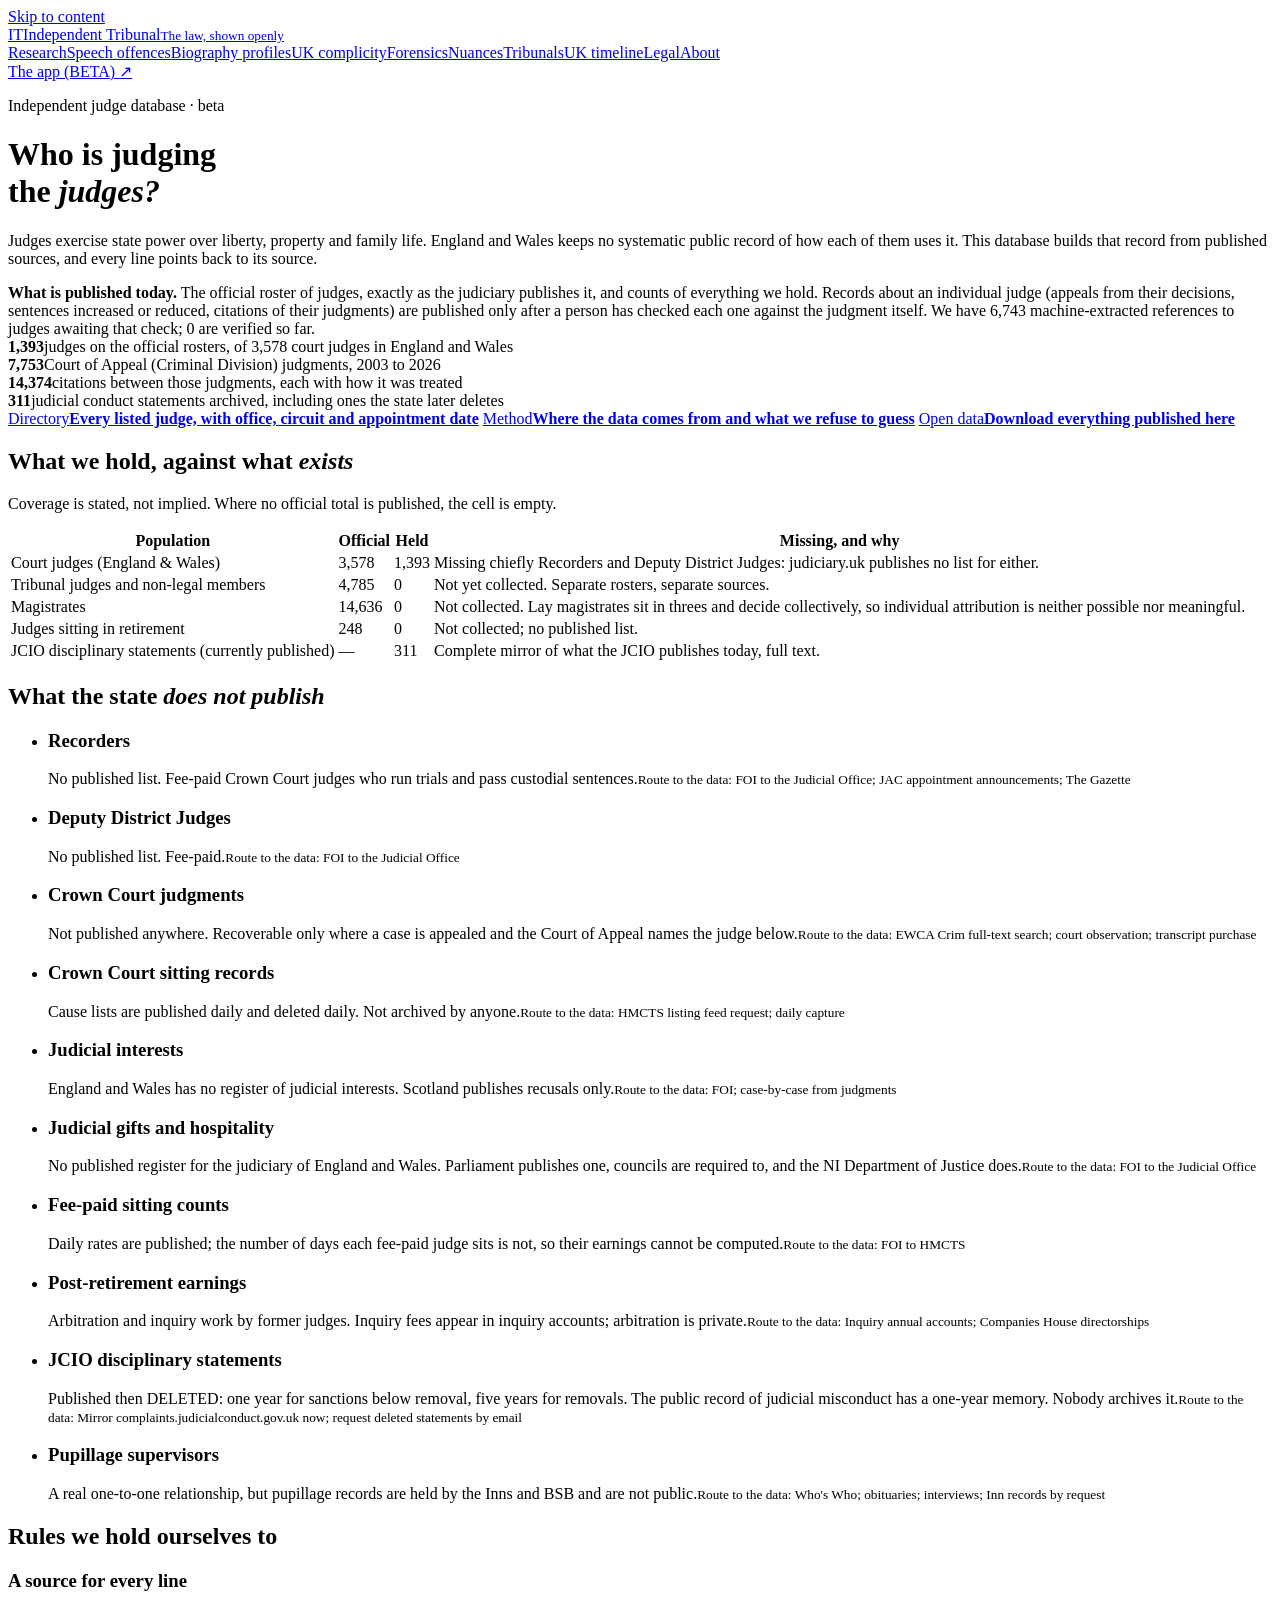
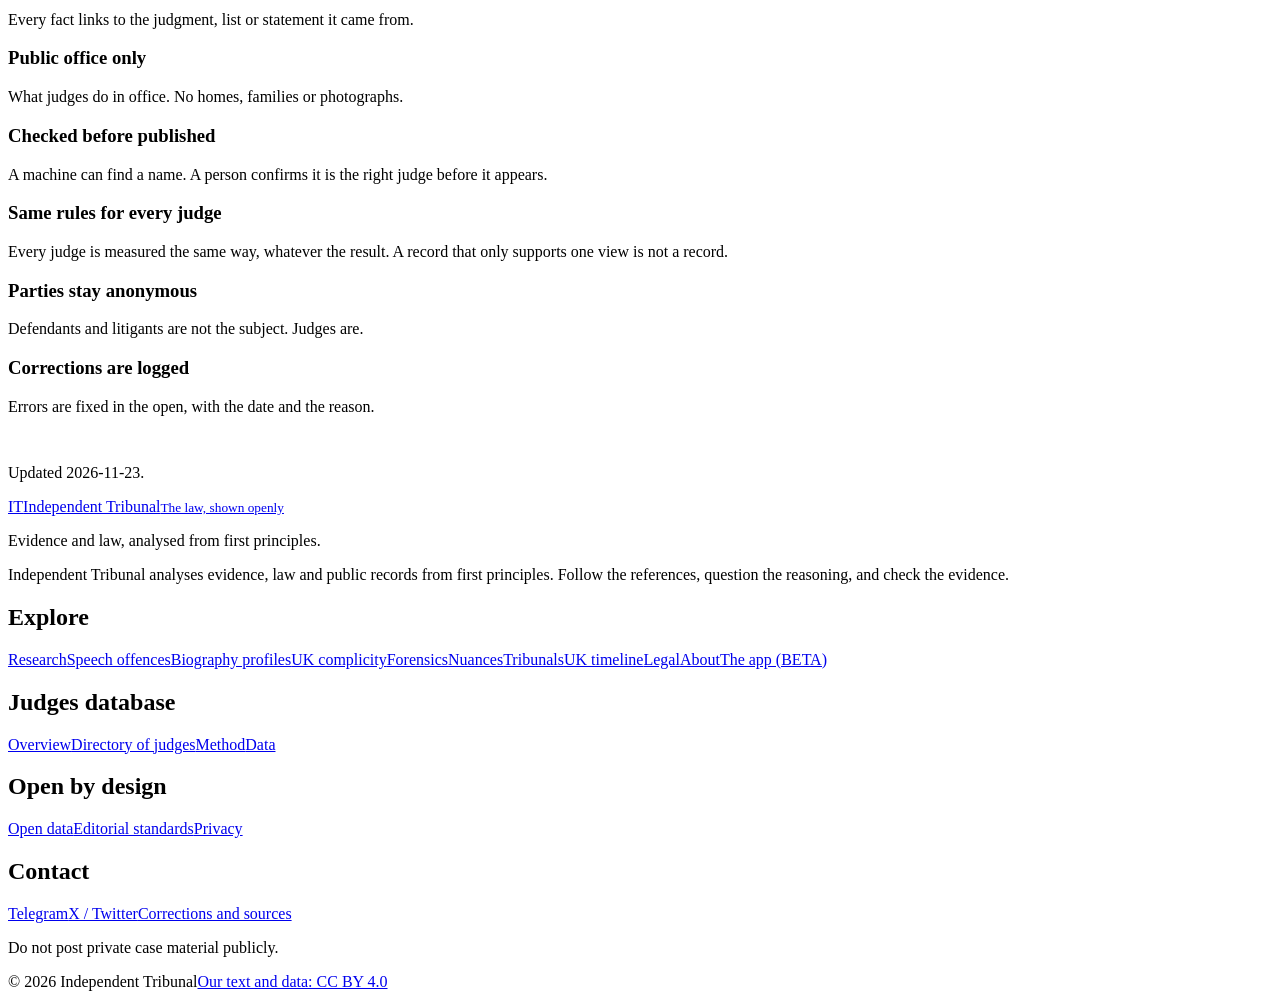
==== index.html @ 7ac9acd5 "Judges database: first public build Co-Authored-By: Claude Opus 5.5 <noreply@anthropic.com>" ====
<!doctype html>
<html lang="en-GB">
<head>
<meta charset="utf-8">
<meta name="viewport" content="width=device-width, initial-scale=1">
<title>Judges database · Independent Tribunal</title>
<meta name="description" content="An independent, sourced record of the judiciary of England and Wales.">
<link rel="canonical" href="https://independenttribunal.org/judges/">
<link rel="icon" href="/favicon.svg" type="image/svg+xml">
<link rel="stylesheet" href="/site-shell.css">
<link rel="stylesheet" href="/judges/judges.css">
</head>
<body>
<div class="global-header-surface" data-site-header><a class="global-skip" href="#main-content">Skip to content</a><header class="global-header"><a class="global-brand" href="/" aria-label="Independent Tribunal home"><span class="global-seal" aria-hidden="true">IT</span><span>Independent Tribunal<small>The law, shown openly</small></span></a><nav aria-label="Primary"><a href="/research/">Research</a><a href="/speech-offences/">Speech offences</a><a href="/people/">Biography profiles</a><a href="/uk-complicity/">UK complicity</a><a href="/forensics/">Forensics</a><a href="/nuances/">Nuances</a><a href="/independent-tribunals/">Tribunals</a><a href="/uk-timeline/">UK timeline</a><a href="/legal/">Legal</a><a href="/about">About</a></nav><a class="global-app" href="https://app.independenttribunal.org/">The app (BETA) <span aria-hidden="true">↗</span></a></header></div>
<main id="main-content">

<p class="overline">Independent judge database · beta</p>
<h1>Who is judging<br>the <em>judges?</em></h1>
<p class="lede">Judges exercise state power over liberty, property and family life. England and Wales
keeps no systematic public record of how each of them uses it. This database builds that record from
published sources, and every line points back to its source.</p>

<div class="notice"><strong>What is published today.</strong> The official roster of judges, exactly as
the judiciary publishes it, and counts of everything we hold. Records about an individual judge
(appeals from their decisions, sentences increased or reduced, citations of their judgments) are
published only after a person has checked each one against the judgment itself. We have
6,743 machine-extracted references to judges awaiting that check; 0 are verified so far.</div>

<div class="stats">
  <div><b>1,393</b><span>judges on the official rosters, of 3,578 court judges in England and Wales</span></div>
  <div><b>7,753</b><span>Court of Appeal (Criminal Division) judgments, 2003 to 2026</span></div>
  <div><b>14,374</b><span>citations between those judgments, each with how it was treated</span></div>
  <div><b>311</b><span>judicial conduct statements archived, including ones the state later deletes</span></div>
</div>

<section class="cards" aria-label="Sections">
  <a href="directory/"><span>Directory</span><b>Every listed judge, with office, circuit and appointment date</b></a>
  <a href="method/"><span>Method</span><b>Where the data comes from and what we refuse to guess</b></a>
  <a href="data/"><span>Open data</span><b>Download everything published here</b></a>
</section>

<section class="grid2">
  <div><h2>What we hold, against what <em>exists</em></h2>
  <p>Coverage is stated, not implied. Where no official total is published, the cell is empty.</p></div>
  <div class="wrap"><table>
    <thead><tr><th>Population</th><th>Official</th><th>Held</th><th>Missing, and why</th></tr></thead>
    <tbody><tr><td>Court judges (England &amp; Wales)</td><td class=num>3,578</td><td class=num>1,393</td><td>Missing chiefly Recorders and Deputy District Judges: judiciary.uk publishes no list for either.</td></tr><tr><td>Tribunal judges and non-legal members</td><td class=num>4,785</td><td class=num>0</td><td>Not yet collected. Separate rosters, separate sources.</td></tr><tr><td>Magistrates</td><td class=num>14,636</td><td class=num>0</td><td>Not collected. Lay magistrates sit in threes and decide collectively, so individual attribution is neither possible nor meaningful.</td></tr><tr><td>Judges sitting in retirement</td><td class=num>248</td><td class=num>0</td><td>Not collected; no published list.</td></tr><tr><td>JCIO disciplinary statements (currently published)</td><td class=num>—</td><td class=num>311</td><td>Complete mirror of what the JCIO publishes today, full text.</td></tr></tbody></table></div>
</section>

<section>
  <h2>What the state <em>does not publish</em></h2>
  <ul class="gaps"><li><h3>Recorders</h3><p>No published list. Fee-paid Crown Court judges who run trials and pass custodial sentences.<small>Route to the data: FOI to the Judicial Office; JAC appointment announcements; The Gazette</small></p></li><li><h3>Deputy District Judges</h3><p>No published list. Fee-paid.<small>Route to the data: FOI to the Judicial Office</small></p></li><li><h3>Crown Court judgments</h3><p>Not published anywhere. Recoverable only where a case is appealed and the Court of Appeal names the judge below.<small>Route to the data: EWCA Crim full-text search; court observation; transcript purchase</small></p></li><li><h3>Crown Court sitting records</h3><p>Cause lists are published daily and deleted daily. Not archived by anyone.<small>Route to the data: HMCTS listing feed request; daily capture</small></p></li><li><h3>Judicial interests</h3><p>England and Wales has no register of judicial interests. Scotland publishes recusals only.<small>Route to the data: FOI; case-by-case from judgments</small></p></li><li><h3>Judicial gifts and hospitality</h3><p>No published register for the judiciary of England and Wales. Parliament publishes one, councils are required to, and the NI Department of Justice does.<small>Route to the data: FOI to the Judicial Office</small></p></li><li><h3>Fee-paid sitting counts</h3><p>Daily rates are published; the number of days each fee-paid judge sits is not, so their earnings cannot be computed.<small>Route to the data: FOI to HMCTS</small></p></li><li><h3>Post-retirement earnings</h3><p>Arbitration and inquiry work by former judges. Inquiry fees appear in inquiry accounts; arbitration is private.<small>Route to the data: Inquiry annual accounts; Companies House directorships</small></p></li><li><h3>JCIO disciplinary statements</h3><p>Published then DELETED: one year for sanctions below removal, five years for removals. The public record of judicial misconduct has a one-year memory. Nobody archives it.<small>Route to the data: Mirror complaints.judicialconduct.gov.uk now; request deleted statements by email</small></p></li><li><h3>Pupillage supervisors</h3><p>A real one-to-one relationship, but pupillage records are held by the Inns and BSB and are not public.<small>Route to the data: Who&#x27;s Who; obituaries; interviews; Inn records by request</small></p></li></ul>
</section>

<section>
  <h2>Rules we hold ourselves to</h2>
  <div class="principles">
    <article><h3>A source for every line</h3><p>Every fact links to the judgment, list or statement it came from.</p></article>
    <article><h3>Public office only</h3><p>What judges do in office. No homes, families or photographs.</p></article>
    <article><h3>Checked before published</h3><p>A machine can find a name. A person confirms it is the right judge before it appears.</p></article>
    <article><h3>Same rules for every judge</h3><p>Every judge is measured the same way, whatever the result. A record that only supports one view is not a record.</p></article>
    <article><h3>Parties stay anonymous</h3><p>Defendants and litigants are not the subject. Judges are.</p></article>
    <article><h3>Corrections are logged</h3><p>Errors are fixed in the open, with the date and the reason.</p></article>
  </div>
</section>
<p class="meta" style="margin-top:48px">Updated 2026-11-23.</p>

</main>
<div class="global-footer-surface" data-site-footer><footer class="global-footer"><div class="global-footer-intro"><a class="global-brand" href="/" aria-label="Independent Tribunal home"><span class="global-seal" aria-hidden="true">IT</span><span>Independent Tribunal<small>The law, shown openly</small></span></a><p class="global-footer-statement">Evidence and law, analysed from first principles.</p><p>Independent Tribunal analyses evidence, law and public records from first principles. Follow the references, question the reasoning, and check the evidence.</p></div><nav aria-label="Footer navigation"><h2>Explore</h2><a href="/research/">Research</a><a href="/speech-offences/">Speech offences</a><a href="/people/">Biography profiles</a><a href="/uk-complicity/">UK complicity</a><a href="/forensics/">Forensics</a><a href="/nuances/">Nuances</a><a href="/independent-tribunals/">Tribunals</a><a href="/uk-timeline/">UK timeline</a><a href="/legal/">Legal</a><a href="/about">About</a><a href="https://app.independenttribunal.org/">The app (BETA)</a></nav><nav aria-label="Judges database"><h2>Judges database</h2><a href="/judges/">Overview</a><a href="/judges/directory/">Directory of judges</a><a href="/judges/method/">Method</a><a href="/judges/data/">Data</a></nav><nav aria-label="Open data"><h2>Open by design</h2><a href="/data/index.json">Open data</a><a href="/legal/editorial-standards/">Editorial standards</a><a href="/legal/privacy/">Privacy</a></nav><nav aria-label="Contact"><h2>Contact</h2><a href="https://t.me/IndependentTribunal">Telegram</a><a href="https://x.com/independentTrib">X / Twitter</a><a href="https://github.com/independenttribunal/independenttribunal-www/issues">Corrections and sources</a><p>Do not post private case material publicly.</p></nav><div class="global-footer-bottom"><span>© 2026 Independent Tribunal</span><a href="https://creativecommons.org/licenses/by/4.0/">Our text and data: CC BY 4.0</a></div></footer></div>

</body>
</html>
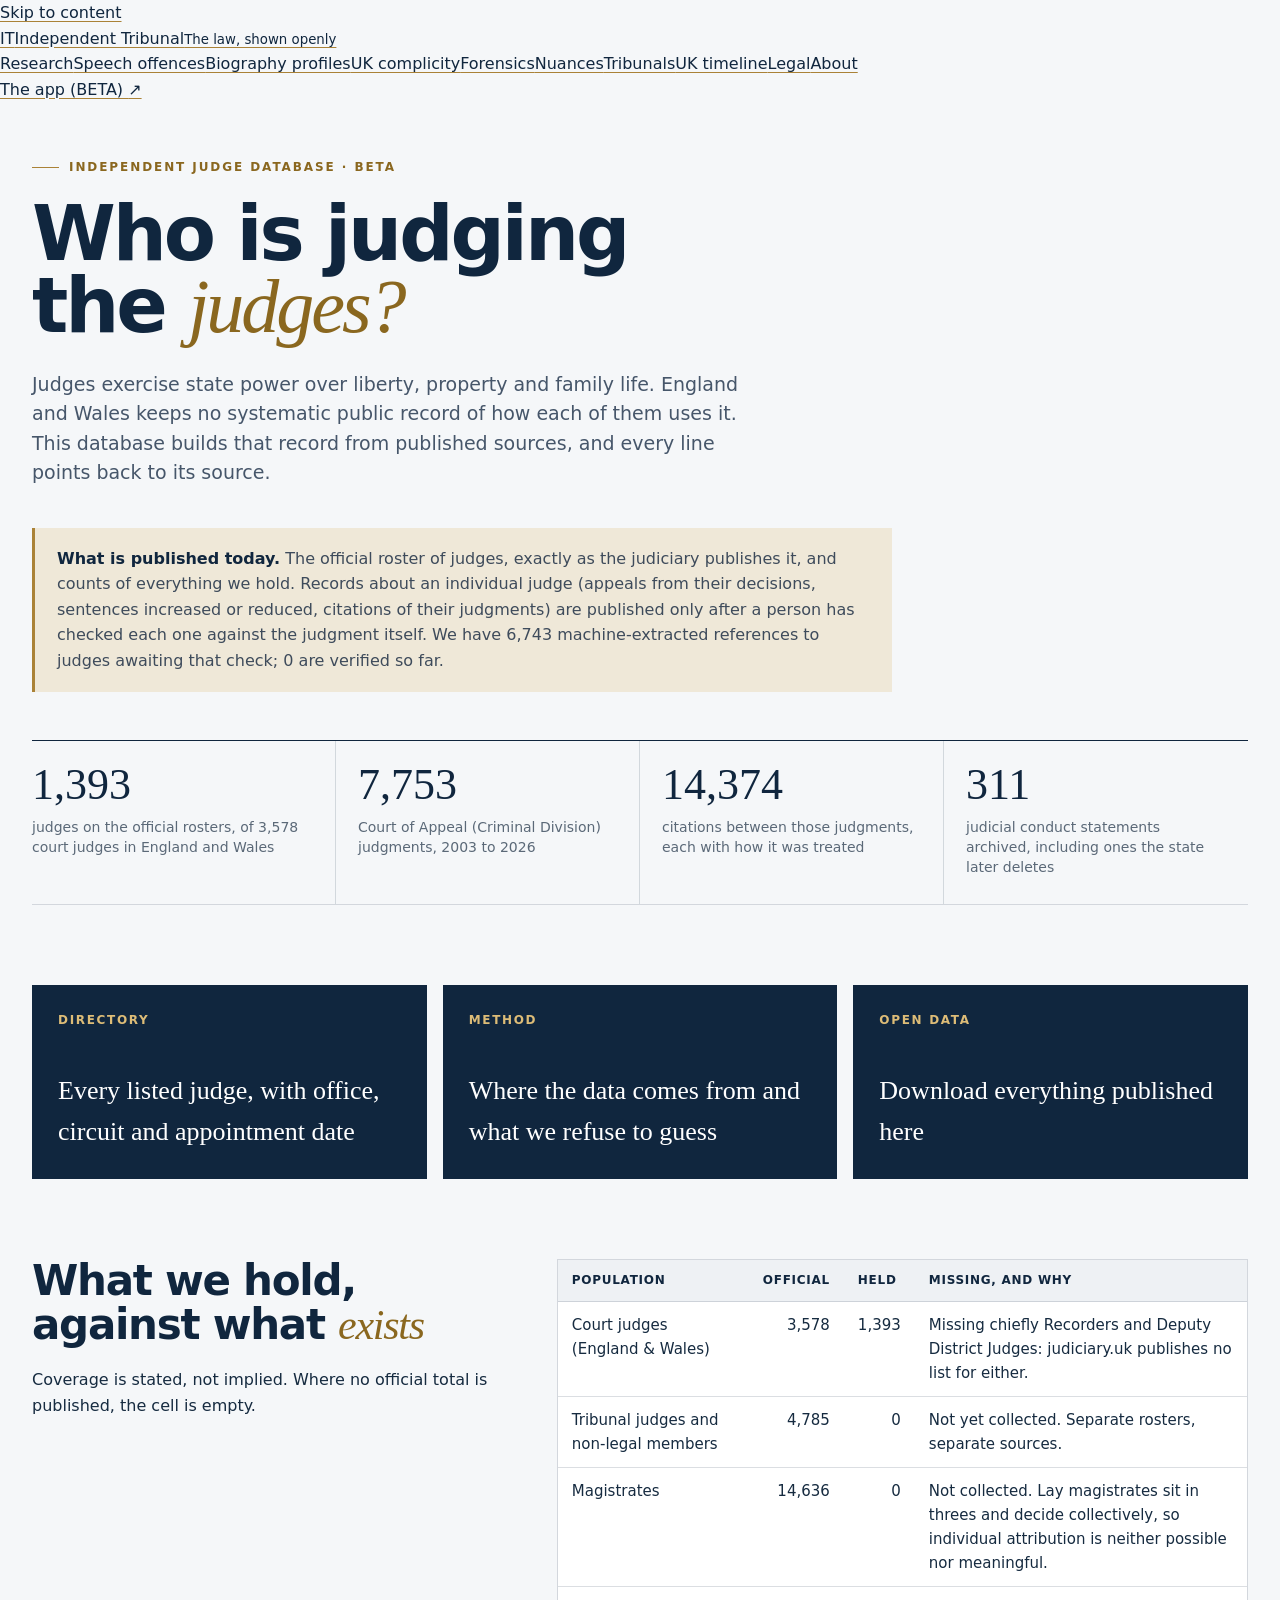
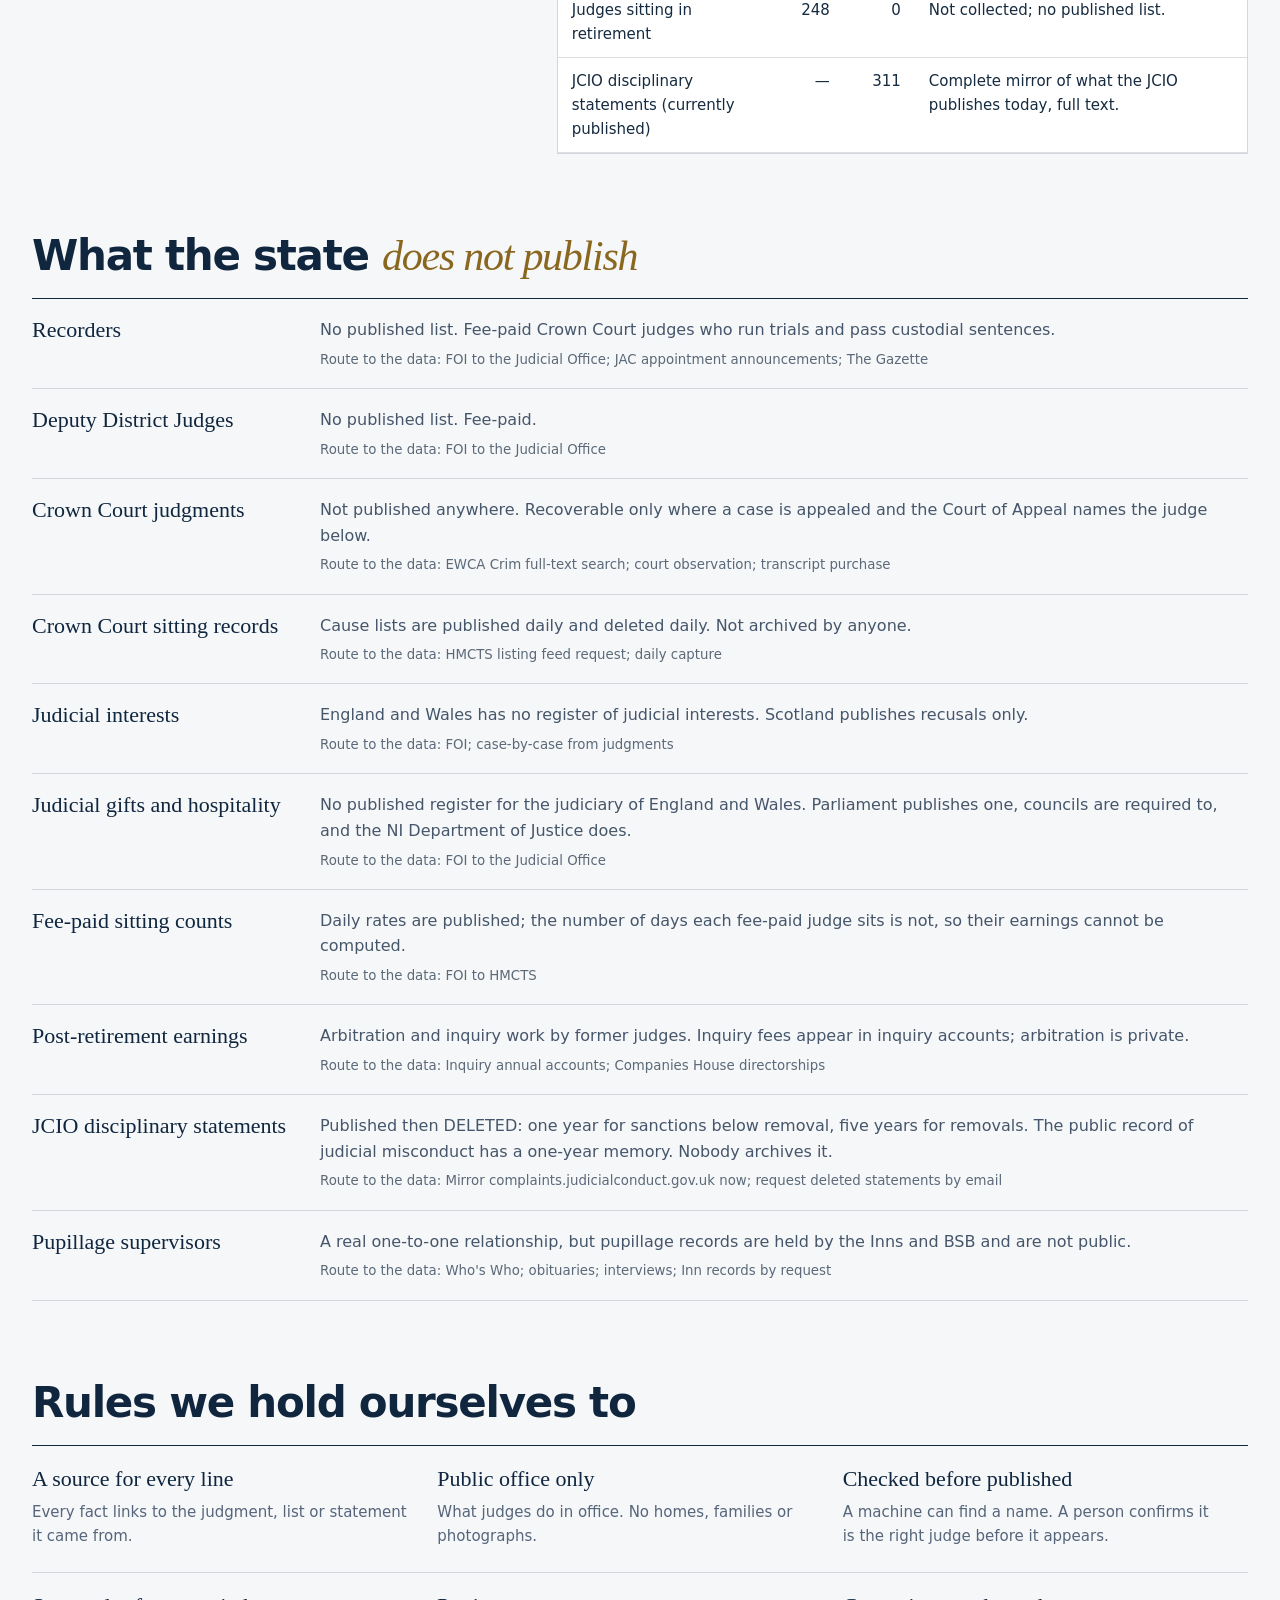
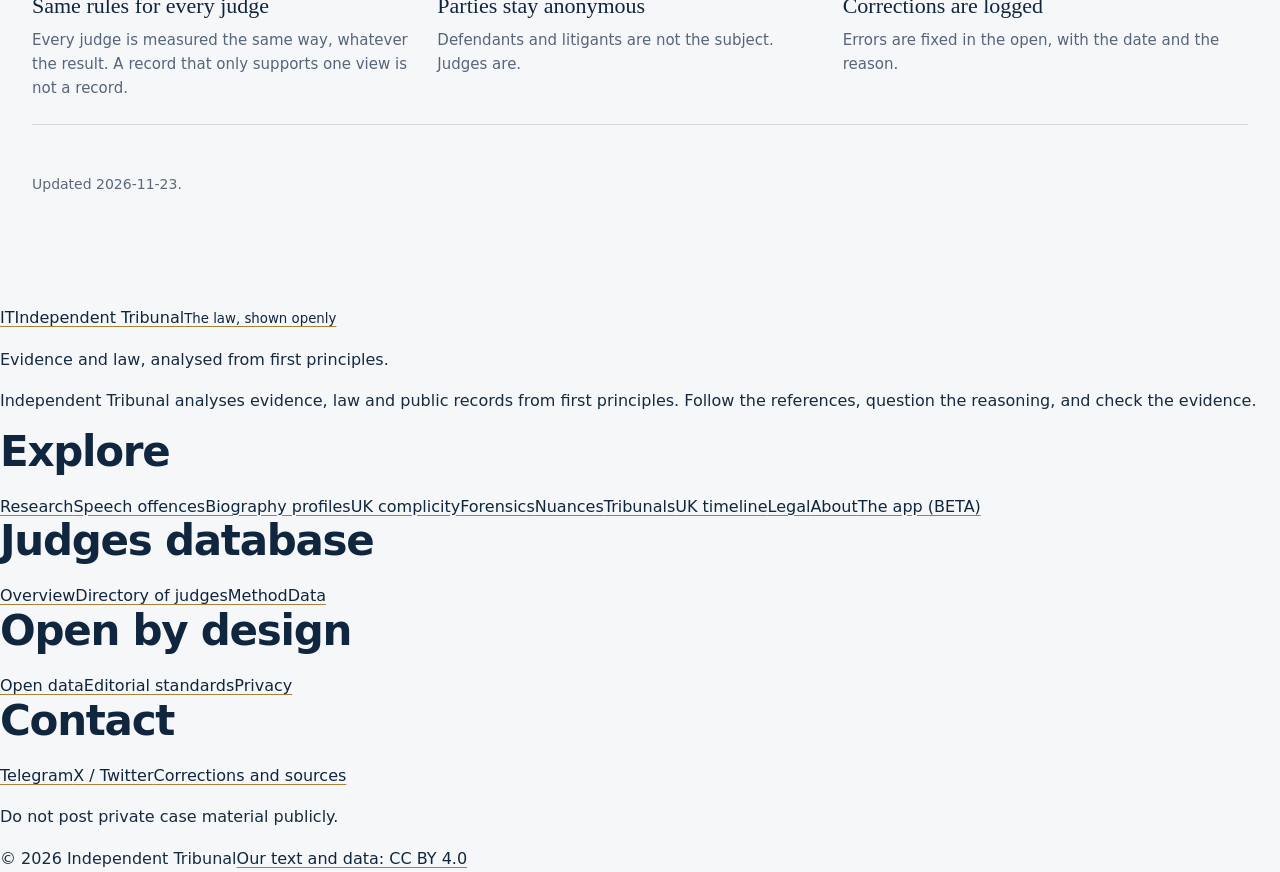
==== commit 7140228e: "Work at either address: absolute main-site links, relative internal links Co-Authored-By: Claude Opu" ====
--- a/index.html
+++ b/index.html
@@ -5,13 +5,13 @@
 <meta name="viewport" content="width=device-width, initial-scale=1">
 <title>Judges database · Independent Tribunal</title>
 <meta name="description" content="An independent, sourced record of the judiciary of England and Wales.">
-<link rel="canonical" href="https://independenttribunal.org/judges/">
-<link rel="icon" href="/favicon.svg" type="image/svg+xml">
-<link rel="stylesheet" href="/site-shell.css">
-<link rel="stylesheet" href="/judges/judges.css">
+<link rel="canonical" href="https://judges.independenttribunal.org/">
+<link rel="icon" href="https://independenttribunal.org/favicon.svg" type="image/svg+xml">
+<link rel="stylesheet" href="https://independenttribunal.org/site-shell.css">
+<link rel="stylesheet" href="judges.css">
 </head>
 <body>
-<div class="global-header-surface" data-site-header><a class="global-skip" href="#main-content">Skip to content</a><header class="global-header"><a class="global-brand" href="/" aria-label="Independent Tribunal home"><span class="global-seal" aria-hidden="true">IT</span><span>Independent Tribunal<small>The law, shown openly</small></span></a><nav aria-label="Primary"><a href="/research/">Research</a><a href="/speech-offences/">Speech offences</a><a href="/people/">Biography profiles</a><a href="/uk-complicity/">UK complicity</a><a href="/forensics/">Forensics</a><a href="/nuances/">Nuances</a><a href="/independent-tribunals/">Tribunals</a><a href="/uk-timeline/">UK timeline</a><a href="/legal/">Legal</a><a href="/about">About</a></nav><a class="global-app" href="https://app.independenttribunal.org/">The app (BETA) <span aria-hidden="true">↗</span></a></header></div>
+<div class="global-header-surface" data-site-header><a class="global-skip" href="#main-content">Skip to content</a><header class="global-header"><a class="global-brand" href="https://independenttribunal.org/" aria-label="Independent Tribunal home"><span class="global-seal" aria-hidden="true">IT</span><span>Independent Tribunal<small>The law, shown openly</small></span></a><nav aria-label="Primary"><a href="https://independenttribunal.org/research/">Research</a><a href="https://independenttribunal.org/speech-offences/">Speech offences</a><a href="https://independenttribunal.org/people/">Biography profiles</a><a href="https://independenttribunal.org/uk-complicity/">UK complicity</a><a href="https://independenttribunal.org/forensics/">Forensics</a><a href="https://independenttribunal.org/nuances/">Nuances</a><a href="https://independenttribunal.org/independent-tribunals/">Tribunals</a><a href="https://independenttribunal.org/uk-timeline/">UK timeline</a><a href="https://independenttribunal.org/legal/">Legal</a><a href="https://independenttribunal.org/about">About</a></nav><a class="global-app" href="https://app.independenttribunal.org/">The app (BETA) <span aria-hidden="true">↗</span></a></header></div>
 <main id="main-content">
 
 <p class="overline">Independent judge database · beta</p>
@@ -66,7 +66,7 @@
 <p class="meta" style="margin-top:48px">Updated 2026-11-23.</p>
 
 </main>
-<div class="global-footer-surface" data-site-footer><footer class="global-footer"><div class="global-footer-intro"><a class="global-brand" href="/" aria-label="Independent Tribunal home"><span class="global-seal" aria-hidden="true">IT</span><span>Independent Tribunal<small>The law, shown openly</small></span></a><p class="global-footer-statement">Evidence and law, analysed from first principles.</p><p>Independent Tribunal analyses evidence, law and public records from first principles. Follow the references, question the reasoning, and check the evidence.</p></div><nav aria-label="Footer navigation"><h2>Explore</h2><a href="/research/">Research</a><a href="/speech-offences/">Speech offences</a><a href="/people/">Biography profiles</a><a href="/uk-complicity/">UK complicity</a><a href="/forensics/">Forensics</a><a href="/nuances/">Nuances</a><a href="/independent-tribunals/">Tribunals</a><a href="/uk-timeline/">UK timeline</a><a href="/legal/">Legal</a><a href="/about">About</a><a href="https://app.independenttribunal.org/">The app (BETA)</a></nav><nav aria-label="Judges database"><h2>Judges database</h2><a href="/judges/">Overview</a><a href="/judges/directory/">Directory of judges</a><a href="/judges/method/">Method</a><a href="/judges/data/">Data</a></nav><nav aria-label="Open data"><h2>Open by design</h2><a href="/data/index.json">Open data</a><a href="/legal/editorial-standards/">Editorial standards</a><a href="/legal/privacy/">Privacy</a></nav><nav aria-label="Contact"><h2>Contact</h2><a href="https://t.me/IndependentTribunal">Telegram</a><a href="https://x.com/independentTrib">X / Twitter</a><a href="https://github.com/independenttribunal/independenttribunal-www/issues">Corrections and sources</a><p>Do not post private case material publicly.</p></nav><div class="global-footer-bottom"><span>© 2026 Independent Tribunal</span><a href="https://creativecommons.org/licenses/by/4.0/">Our text and data: CC BY 4.0</a></div></footer></div>
+<div class="global-footer-surface" data-site-footer><footer class="global-footer"><div class="global-footer-intro"><a class="global-brand" href="https://independenttribunal.org/" aria-label="Independent Tribunal home"><span class="global-seal" aria-hidden="true">IT</span><span>Independent Tribunal<small>The law, shown openly</small></span></a><p class="global-footer-statement">Evidence and law, analysed from first principles.</p><p>Independent Tribunal analyses evidence, law and public records from first principles. Follow the references, question the reasoning, and check the evidence.</p></div><nav aria-label="Footer navigation"><h2>Explore</h2><a href="https://independenttribunal.org/research/">Research</a><a href="https://independenttribunal.org/speech-offences/">Speech offences</a><a href="https://independenttribunal.org/people/">Biography profiles</a><a href="https://independenttribunal.org/uk-complicity/">UK complicity</a><a href="https://independenttribunal.org/forensics/">Forensics</a><a href="https://independenttribunal.org/nuances/">Nuances</a><a href="https://independenttribunal.org/independent-tribunals/">Tribunals</a><a href="https://independenttribunal.org/uk-timeline/">UK timeline</a><a href="https://independenttribunal.org/legal/">Legal</a><a href="https://independenttribunal.org/about">About</a><a href="https://app.independenttribunal.org/">The app (BETA)</a></nav><nav aria-label="Judges database"><h2>Judges database</h2><a href="./">Overview</a><a href="directory/">Directory of judges</a><a href="method/">Method</a><a href="data/">Data</a></nav><nav aria-label="Open data"><h2>Open by design</h2><a href="https://independenttribunal.org/data/index.json">Open data</a><a href="https://independenttribunal.org/legal/editorial-standards/">Editorial standards</a><a href="https://independenttribunal.org/legal/privacy/">Privacy</a></nav><nav aria-label="Contact"><h2>Contact</h2><a href="https://t.me/IndependentTribunal">Telegram</a><a href="https://x.com/independentTrib">X / Twitter</a><a href="https://github.com/independenttribunal/independenttribunal-www/issues">Corrections and sources</a><p>Do not post private case material publicly.</p></nav><div class="global-footer-bottom"><span>© 2026 Independent Tribunal</span><a href="https://creativecommons.org/licenses/by/4.0/">Our text and data: CC BY 4.0</a></div></footer></div>
 
 </body>
 </html>
--- a/judges.css
+++ b/judges.css
@@ -0,0 +1,57 @@
+:root{--navy:#10263e;--navy-2:#183650;--gold:#aa8237;--gold-ink:#8a671f;--cream:#f5f7f9;--paper:#fff;
+--text:#162b40;--muted:#5b6978;--line:rgba(16,38,62,.15);--serif:Georgia,"Times New Roman",serif;
+--sans:ui-sans-serif,system-ui,-apple-system,"Segoe UI",sans-serif}
+*{box-sizing:border-box}
+body{margin:0;background:var(--cream);color:var(--text);font:400 16px/1.6 var(--sans)}
+a{color:var(--navy);text-decoration-color:var(--gold);text-underline-offset:3px}
+a:hover{color:var(--gold-ink)}
+main{width:min(1220px,calc(100% - 64px));margin:0 auto;padding:56px 0 96px}
+.overline{display:flex;align-items:center;gap:10px;margin:0 0 20px;color:var(--gold-ink);
+  text-transform:uppercase;letter-spacing:.16em;font-size:12px;font-weight:800}
+.overline:before{content:"";width:27px;height:1px;background:var(--gold)}
+h1{margin:0;color:var(--navy);font-size:clamp(40px,6vw,76px);line-height:.95;letter-spacing:-.04em;font-weight:600}
+h1 em,h2 em{font-family:var(--serif);font-weight:400;color:var(--gold-ink)}
+h2{margin:0 0 20px;color:var(--navy);font-size:clamp(28px,3.4vw,42px);line-height:1.05;letter-spacing:-.03em;font-weight:600}
+h3{margin:0 0 8px;color:var(--navy);font-family:var(--serif);font-weight:400;font-size:22px;line-height:1.2}
+.lede{max-width:720px;margin:28px 0 0;color:#46566a;font-size:19px;line-height:1.55}
+section{margin-top:80px}
+.notice{margin-top:40px;max-width:860px;border-left:3px solid var(--gold);background:#efe8d8;padding:18px 22px;color:#3e4b5b}
+.notice strong{color:var(--navy)}
+.stats{display:grid;grid-template-columns:repeat(4,1fr);border-top:1px solid var(--navy);border-bottom:1px solid var(--line);margin-top:48px}
+.stats div{padding:22px 22px 26px 0;border-right:1px solid var(--line)}
+.stats div+div{padding-left:22px}.stats div:last-child{border-right:0}
+.stats b{display:block;font-family:var(--serif);font-weight:400;font-size:44px;line-height:1;color:var(--navy)}
+.stats span{display:block;margin-top:10px;color:var(--muted);font-size:14px;line-height:1.45}
+.grid2{display:grid;grid-template-columns:.8fr 1.2fr;gap:64px}
+.grid2>p{color:var(--muted);margin:0}
+table{width:100%;border-collapse:collapse;font-size:15px;background:var(--paper)}
+th,td{text-align:left;vertical-align:top;padding:11px 14px;border-bottom:1px solid var(--line)}
+th{color:var(--navy);font-size:12px;letter-spacing:.06em;text-transform:uppercase;background:#eef1f4}
+td.num{text-align:right;font-variant-numeric:tabular-nums;white-space:nowrap}
+.wrap{overflow-x:auto;border:1px solid var(--line)}
+.gaps{list-style:none;margin:0;padding:0;border-top:1px solid var(--navy)}
+.gaps li{display:grid;grid-template-columns:260px 1fr;gap:28px;padding:18px 0;border-bottom:1px solid var(--line)}
+.gaps li p{margin:0;color:#46566a}.gaps small{display:block;margin-top:6px;color:var(--muted)}
+.principles{display:grid;grid-template-columns:repeat(3,1fr);gap:0;border-top:1px solid var(--navy)}
+.principles article{padding:20px 24px 24px 0;border-bottom:1px solid var(--line)}
+.principles p{margin:0;color:#56657a;font-size:15px}
+.cards{display:grid;grid-template-columns:repeat(3,1fr);gap:16px}
+.cards a{display:block;background:var(--navy);color:#fff;padding:26px;text-decoration:none;min-height:170px}
+.cards a:hover{background:var(--navy-2);color:#fff}
+.cards a span{display:block;color:#ddbc77;font-size:12px;letter-spacing:.14em;text-transform:uppercase;font-weight:800}
+.cards a b{display:block;margin-top:40px;font-family:var(--serif);font-weight:400;font-size:26px}
+.prose{max-width:760px}.prose p,.prose li{color:#3b4a5c}.prose h2{margin-top:56px}
+.filters{display:flex;flex-wrap:wrap;gap:12px;margin:32px 0 16px;align-items:center}
+.filters input,.filters select{min-height:44px;padding:0 12px;border:1px solid rgba(16,38,62,.3);border-radius:4px;background:#fff;color:var(--navy);font:inherit}
+.filters input{flex:1 1 280px}
+.count{color:var(--muted);font-size:14px}
+.badge{display:inline-block;padding:2px 8px;border-radius:3px;font-size:12px;font-weight:700;background:#e7ecf1;color:#33475c;white-space:nowrap}
+.badge.left{background:#f3e3d6;color:#7a3e12}
+.meta{color:var(--muted);font-size:14px}
+:focus-visible{outline:2px solid #28659a;outline-offset:3px}
+@media(max-width:960px){.stats{grid-template-columns:1fr 1fr}.stats div:nth-child(2){border-right:0}
+  .stats div:nth-child(3){padding-left:0}.grid2{grid-template-columns:1fr;gap:20px}
+  .principles,.cards{grid-template-columns:1fr}.gaps li{grid-template-columns:1fr;gap:6px}}
+@media(max-width:580px){main{width:calc(100% - 32px);padding-top:36px}.stats{grid-template-columns:1fr}
+  .stats div,.stats div+div{border-right:0;padding-left:0}.lede{font-size:17px}
+  th,td{padding:9px 10px;font-size:14px}}
